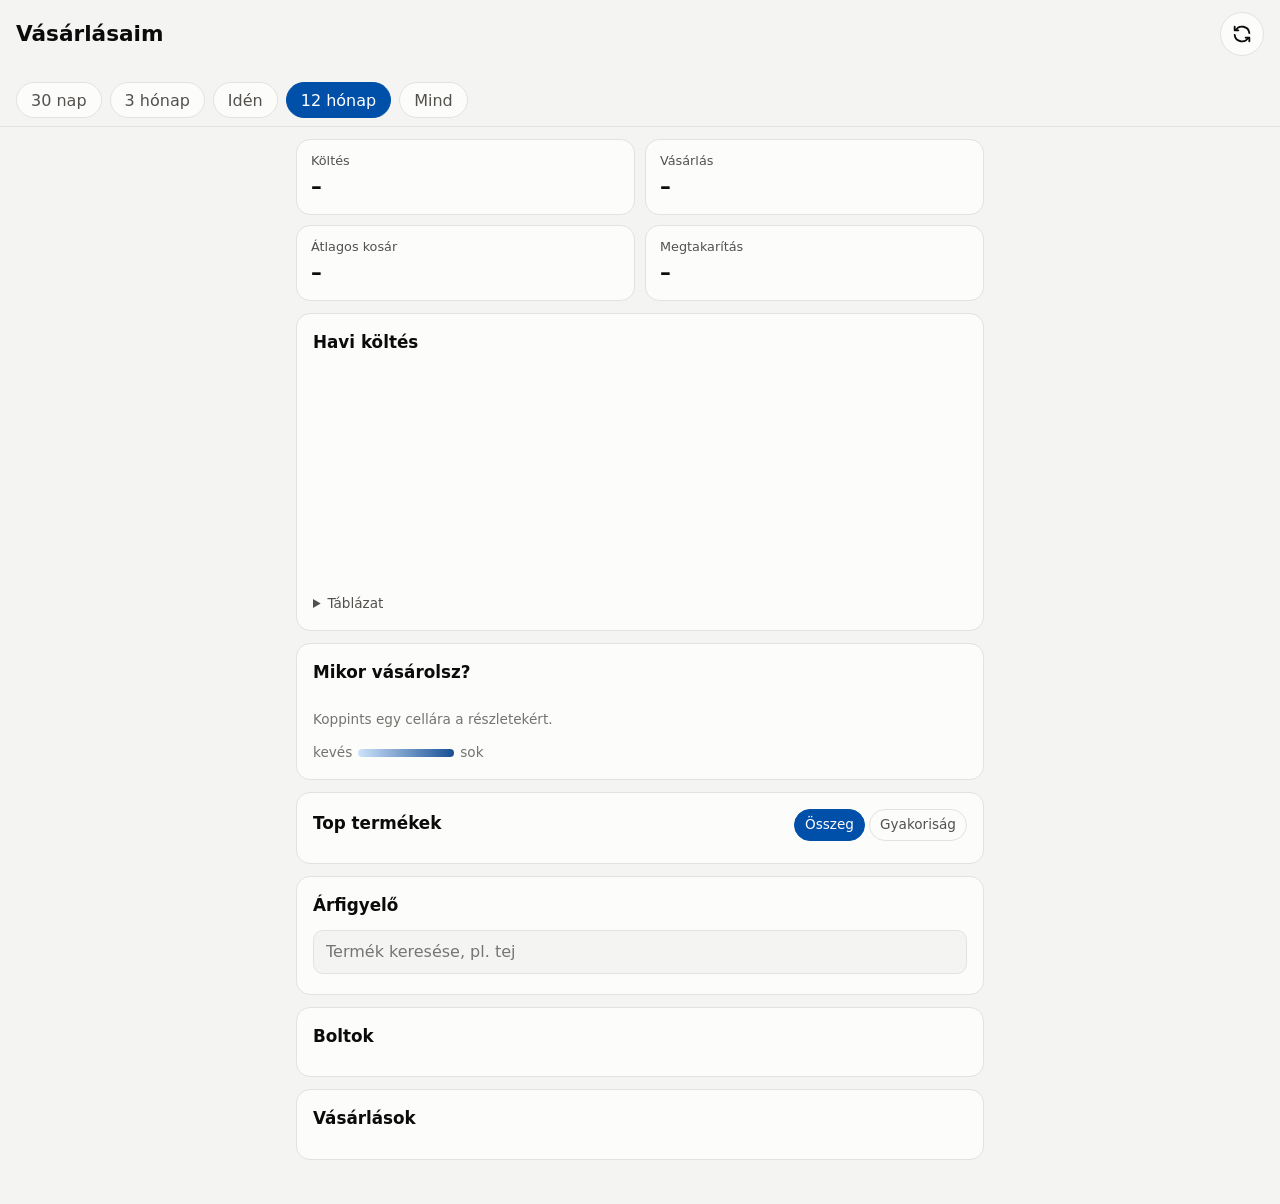
==== src/lidl_stats/static/index.html @ 82c6b2b2 "Lidl Plus vásárlási statisztikák webapp FastAPI backend (Lidl Plus API kliens, blokkelemző, SQLite, " ====
<!doctype html>
<html lang="hu">
<head>
  <meta charset="utf-8">
  <meta name="viewport" content="width=device-width, initial-scale=1, viewport-fit=cover">
  <title>Lidl statisztikák</title>
  <meta name="theme-color" content="#0050aa">
  <meta name="apple-mobile-web-app-capable" content="yes">
  <meta name="apple-mobile-web-app-status-bar-style" content="default">
  <meta name="apple-mobile-web-app-title" content="Lidl stat">
  <link rel="manifest" href="manifest.webmanifest">
  <link rel="icon" href="icon.svg" type="image/svg+xml">
  <link rel="apple-touch-icon" href="icon.svg">
  <link rel="stylesheet" href="style.css">
</head>
<body>
  <header class="topbar">
    <div class="topbar-row">
      <h1>Vásárlásaim</h1>
      <button id="sync-btn" class="icon-btn" type="button" aria-label="Frissítés a Lidl Plusból">
        <svg viewBox="0 0 24 24" width="22" height="22" aria-hidden="true"><path fill="none" stroke="currentColor" stroke-width="2" stroke-linecap="round" stroke-linejoin="round" d="M20 11a8 8 0 0 0-14.9-3M4 4v4h4M4 13a8 8 0 0 0 14.9 3M20 20v-4h-4"/></svg>
      </button>
    </div>
    <p id="sync-status" class="muted small"></p>
    <nav class="chips" id="period" aria-label="Időszak">
      <button type="button" data-period="30d">30 nap</button>
      <button type="button" data-period="3m">3 hónap</button>
      <button type="button" data-period="ytd">Idén</button>
      <button type="button" data-period="12m" aria-pressed="true">12 hónap</button>
      <button type="button" data-period="all">Mind</button>
    </nav>
  </header>

  <main>
    <section id="empty" class="card" hidden>
      <h2>Még nincs adat</h2>
      <p id="empty-text"></p>
    </section>

    <section class="kpis" aria-label="Összesítés">
      <div class="kpi"><span class="kpi-label">Költés</span><span class="kpi-value" id="k-spend">–</span></div>
      <div class="kpi"><span class="kpi-label">Vásárlás</span><span class="kpi-value" id="k-count">–</span></div>
      <div class="kpi"><span class="kpi-label">Átlagos kosár</span><span class="kpi-value" id="k-avg">–</span></div>
      <div class="kpi"><span class="kpi-label">Megtakarítás</span><span class="kpi-value" id="k-save">–</span></div>
    </section>
    <p id="mismatch-note" class="note small" hidden></p>

    <section class="card">
      <h2>Havi költés</h2>
      <div class="chart-box"><canvas id="monthly-chart" role="img" aria-label="Havi költés oszlopdiagram"></canvas></div>
      <details class="table-view"><summary>Táblázat</summary><table id="monthly-table"></table></details>
    </section>

    <section class="card">
      <h2>Mikor vásárolsz?</h2>
      <div id="heatmap" class="heatmap" role="grid" aria-label="Vásárlások száma napok és órák szerint"></div>
      <p id="heatmap-info" class="muted small">Koppints egy cellára a részletekért.</p>
      <div class="legend-ramp small muted"><span>kevés</span><i></i><span>sok</span></div>
    </section>

    <section class="card">
      <div class="card-head">
        <h2>Top termékek</h2>
        <div class="segmented" id="top-by" role="group" aria-label="Rendezés">
          <button type="button" data-by="spend" aria-pressed="true">Összeg</button>
          <button type="button" data-by="count">Gyakoriság</button>
        </div>
      </div>
      <ol id="top-list" class="bar-list"></ol>
    </section>

    <section class="card">
      <h2>Árfigyelő</h2>
      <input id="product-search" type="search" placeholder="Termék keresése, pl. tej" autocomplete="off">
      <ul id="product-suggest" class="suggest"></ul>
      <div id="price-panel" hidden>
        <h3 id="price-title"></h3>
        <div class="price-stats small" id="price-stats"></div>
        <div class="chart-box"><canvas id="price-chart" role="img" aria-label="Egységár alakulása"></canvas></div>
      </div>
    </section>

    <section class="card">
      <h2>Boltok</h2>
      <ol id="store-list" class="bar-list"></ol>
    </section>

    <section class="card">
      <h2>Vásárlások</h2>
      <ul id="receipt-list" class="receipts"></ul>
      <button id="more-receipts" type="button" class="btn-secondary" hidden>Továbbiak</button>
    </section>
  </main>

  <dialog id="token-dialog">
    <form method="dialog">
      <h2>Hozzáférési kód</h2>
      <p class="small muted">A szerveren APP_TOKEN van beállítva. Add meg a kódot.</p>
      <input id="token-input" type="password" autocomplete="current-password" required>
      <button type="submit" class="btn-primary">Mentés</button>
    </form>
  </dialog>

  <script src="vendor/chart.umd.min.js"></script>
  <script src="app.js"></script>
</body>
</html>
---- src/lidl_stats/static/style.css ----
:root {
  color-scheme: light;
  --bg: #f4f4f2;
  --surface: #fcfcfb;
  --border: #e3e2de;
  --text: #0b0b0b;
  --text-2: #52514e;
  --muted: #74736f;
  --accent: #0050aa;
  --accent-ink: #ffffff;
  --series: #2a78d6;
  --grid: #e9e8e4;
  --warn-bg: #fff4d6;
  --warn-ink: #6b4a00;
  --heat-0: #f0efec;
  --heat-1: #cde2fb;
  --heat-2: #9ec5f4;
  --heat-3: #6da7ec;
  --heat-4: #3987e5;
  --heat-5: #256abf;
  --heat-6: #184f95;
}
@media (prefers-color-scheme: dark) {
  :root:not([data-theme="light"]) {
    color-scheme: dark;
    --bg: #111110;
    --surface: #1a1a19;
    --border: #2e2e2c;
    --text: #f0efec;
    --text-2: #c3c2b7;
    --muted: #9a998f;
    --accent: #3987e5;
    --accent-ink: #0b0b0b;
    --series: #3987e5;
    --grid: #2a2a28;
    --warn-bg: #3a2f10;
    --warn-ink: #f5d78a;
    --heat-0: #262624;
    --heat-1: #104281;
    --heat-2: #184f95;
    --heat-3: #256abf;
    --heat-4: #2a78d6;
    --heat-5: #5598e7;
    --heat-6: #9ec5f4;
  }
}
:root[data-theme="dark"] {
  color-scheme: dark;
  --bg: #111110; --surface: #1a1a19; --border: #2e2e2c; --text: #f0efec; --text-2: #c3c2b7;
  --muted: #9a998f; --accent: #3987e5; --accent-ink: #0b0b0b; --series: #3987e5; --grid: #2a2a28;
  --warn-bg: #3a2f10; --warn-ink: #f5d78a; --heat-0: #262624; --heat-1: #104281; --heat-2: #184f95;
  --heat-3: #256abf; --heat-4: #2a78d6; --heat-5: #5598e7; --heat-6: #9ec5f4;
}

* { box-sizing: border-box; }
html { -webkit-text-size-adjust: 100%; }
body {
  margin: 0;
  background: var(--bg);
  color: var(--text);
  font: 16px/1.45 system-ui, -apple-system, "Segoe UI", Roboto, sans-serif;
  padding-bottom: env(safe-area-inset-bottom);
}
h1 { font-size: 1.35rem; margin: 0; }
h2 { font-size: 1.05rem; margin: 0 0 12px; }
h3 { font-size: 0.95rem; margin: 12px 0 4px; }
.small { font-size: 0.85rem; }
.muted { color: var(--muted); }
button { font: inherit; color: inherit; cursor: pointer; }

.topbar {
  position: sticky; top: 0; z-index: 10;
  background: var(--bg);
  padding: calc(12px + env(safe-area-inset-top)) 16px 8px;
  border-bottom: 1px solid var(--border);
}
.topbar-row { display: flex; align-items: center; justify-content: space-between; }
.topbar p { margin: 2px 0 8px; min-height: 1.2em; }
.icon-btn {
  width: 44px; height: 44px; border-radius: 22px;
  border: 1px solid var(--border); background: var(--surface);
  display: grid; place-items: center;
}
.icon-btn.spinning svg { animation: spin 1s linear infinite; }
@keyframes spin { to { transform: rotate(360deg); } }

.chips { display: flex; gap: 8px; overflow-x: auto; scrollbar-width: none; margin: 0 -16px; padding: 0 16px; }
.chips::-webkit-scrollbar { display: none; }
.chips button, .segmented button {
  flex: none; min-height: 36px; padding: 0 14px; border-radius: 18px;
  border: 1px solid var(--border); background: var(--surface); color: var(--text-2);
}
.chips button[aria-pressed="true"], .segmented button[aria-pressed="true"] {
  background: var(--accent); border-color: var(--accent); color: var(--accent-ink);
}
.segmented { display: flex; gap: 4px; }
.segmented button { min-height: 32px; padding: 0 10px; font-size: 0.85rem; }

main { padding: 12px 16px 32px; max-width: 720px; margin: 0 auto; }
.card {
  background: var(--surface); border: 1px solid var(--border); border-radius: 14px;
  padding: 16px; margin-bottom: 12px;
}
.card-head { display: flex; align-items: baseline; justify-content: space-between; gap: 8px; }

.kpis { display: grid; grid-template-columns: 1fr 1fr; gap: 10px; margin-bottom: 12px; }
.kpi {
  background: var(--surface); border: 1px solid var(--border); border-radius: 14px;
  padding: 12px 14px; display: flex; flex-direction: column; min-width: 0;
}
.kpi-label { font-size: 0.8rem; color: var(--text-2); }
.kpi-value { font-size: 1.35rem; font-weight: 650; font-variant-numeric: tabular-nums; overflow-wrap: anywhere; }

.note { background: var(--warn-bg); color: var(--warn-ink); border-radius: 10px; padding: 8px 12px; margin: 0 0 12px; }

.chart-box { position: relative; height: 220px; }
.table-view { margin-top: 8px; font-size: 0.85rem; color: var(--text-2); }
.table-view table { width: 100%; border-collapse: collapse; margin-top: 6px; font-variant-numeric: tabular-nums; }
.table-view td, .table-view th { padding: 4px 0; border-bottom: 1px solid var(--grid); text-align: right; }
.table-view td:first-child, .table-view th:first-child { text-align: left; }

.heatmap {
  display: grid;
  grid-template-columns: 26px repeat(var(--cols), minmax(0, 1fr));
  gap: 2px; font-size: 0.7rem; color: var(--muted);
}
.heatmap .cell {
  aspect-ratio: 1; border-radius: 3px; background: var(--heat-0); border: 0; padding: 0;
}
.heatmap .cell[aria-selected="true"] { outline: 2px solid var(--text); outline-offset: 1px; }
.heatmap .hlabel { text-align: center; }
.heatmap .dlabel { align-self: center; }
.legend-ramp { display: flex; align-items: center; gap: 6px; margin-top: 4px; }
.legend-ramp i {
  display: block; width: 96px; height: 8px; border-radius: 4px;
  background: linear-gradient(90deg, var(--heat-1), var(--heat-6));
}

.bar-list { list-style: none; margin: 0; padding: 0; }
.bar-list li { padding: 8px 0; border-bottom: 1px solid var(--grid); }
.bar-list li:last-child { border-bottom: 0; }
.bar-row { display: flex; justify-content: space-between; gap: 12px; }
.bar-name { overflow: hidden; text-overflow: ellipsis; white-space: nowrap; min-width: 0; }
.bar-val { flex: none; font-variant-numeric: tabular-nums; color: var(--text-2); }
.bar { height: 4px; border-radius: 2px; background: var(--series); margin-top: 6px; }
.bar-list button { all: unset; display: block; width: 100%; cursor: pointer; }

input[type="search"], input[type="password"] {
  width: 100%; min-height: 44px; padding: 0 12px; border-radius: 10px;
  border: 1px solid var(--border); background: var(--bg); color: var(--text); font: inherit;
}
.suggest { list-style: none; margin: 4px 0 0; padding: 0; }
.suggest button {
  width: 100%; text-align: left; min-height: 40px; padding: 0 8px; border: 0;
  background: none; border-bottom: 1px solid var(--grid);
}
.price-stats { display: flex; gap: 16px; flex-wrap: wrap; color: var(--text-2); margin-bottom: 8px; }
.price-stats b { color: var(--text); font-variant-numeric: tabular-nums; }

.receipts { list-style: none; margin: 0; padding: 0; }
.receipts > li { border-bottom: 1px solid var(--grid); }
.receipts > li > button {
  all: unset; box-sizing: border-box; display: flex; width: 100%; padding: 10px 0;
  justify-content: space-between; gap: 12px; cursor: pointer;
}
.receipt-meta { min-width: 0; }
.receipt-meta span { display: block; overflow: hidden; text-overflow: ellipsis; white-space: nowrap; }
.receipt-total { flex: none; text-align: right; font-variant-numeric: tabular-nums; }
.receipt-items { list-style: none; margin: 0 0 10px; padding: 8px 12px; background: var(--bg); border-radius: 10px; font-size: 0.85rem; }
.receipt-items li { display: flex; justify-content: space-between; gap: 12px; padding: 3px 0; }
.receipt-items .disc { color: var(--text-2); }
.btn-secondary, .btn-primary {
  min-height: 44px; width: 100%; border-radius: 10px; margin-top: 10px;
  border: 1px solid var(--border); background: var(--bg);
}
.btn-primary { background: var(--accent); color: var(--accent-ink); border-color: var(--accent); }

dialog {
  border: 1px solid var(--border); border-radius: 14px; background: var(--surface); color: var(--text);
  width: min(360px, calc(100vw - 32px));
}
dialog::backdrop { background: rgb(0 0 0 / 0.4); }
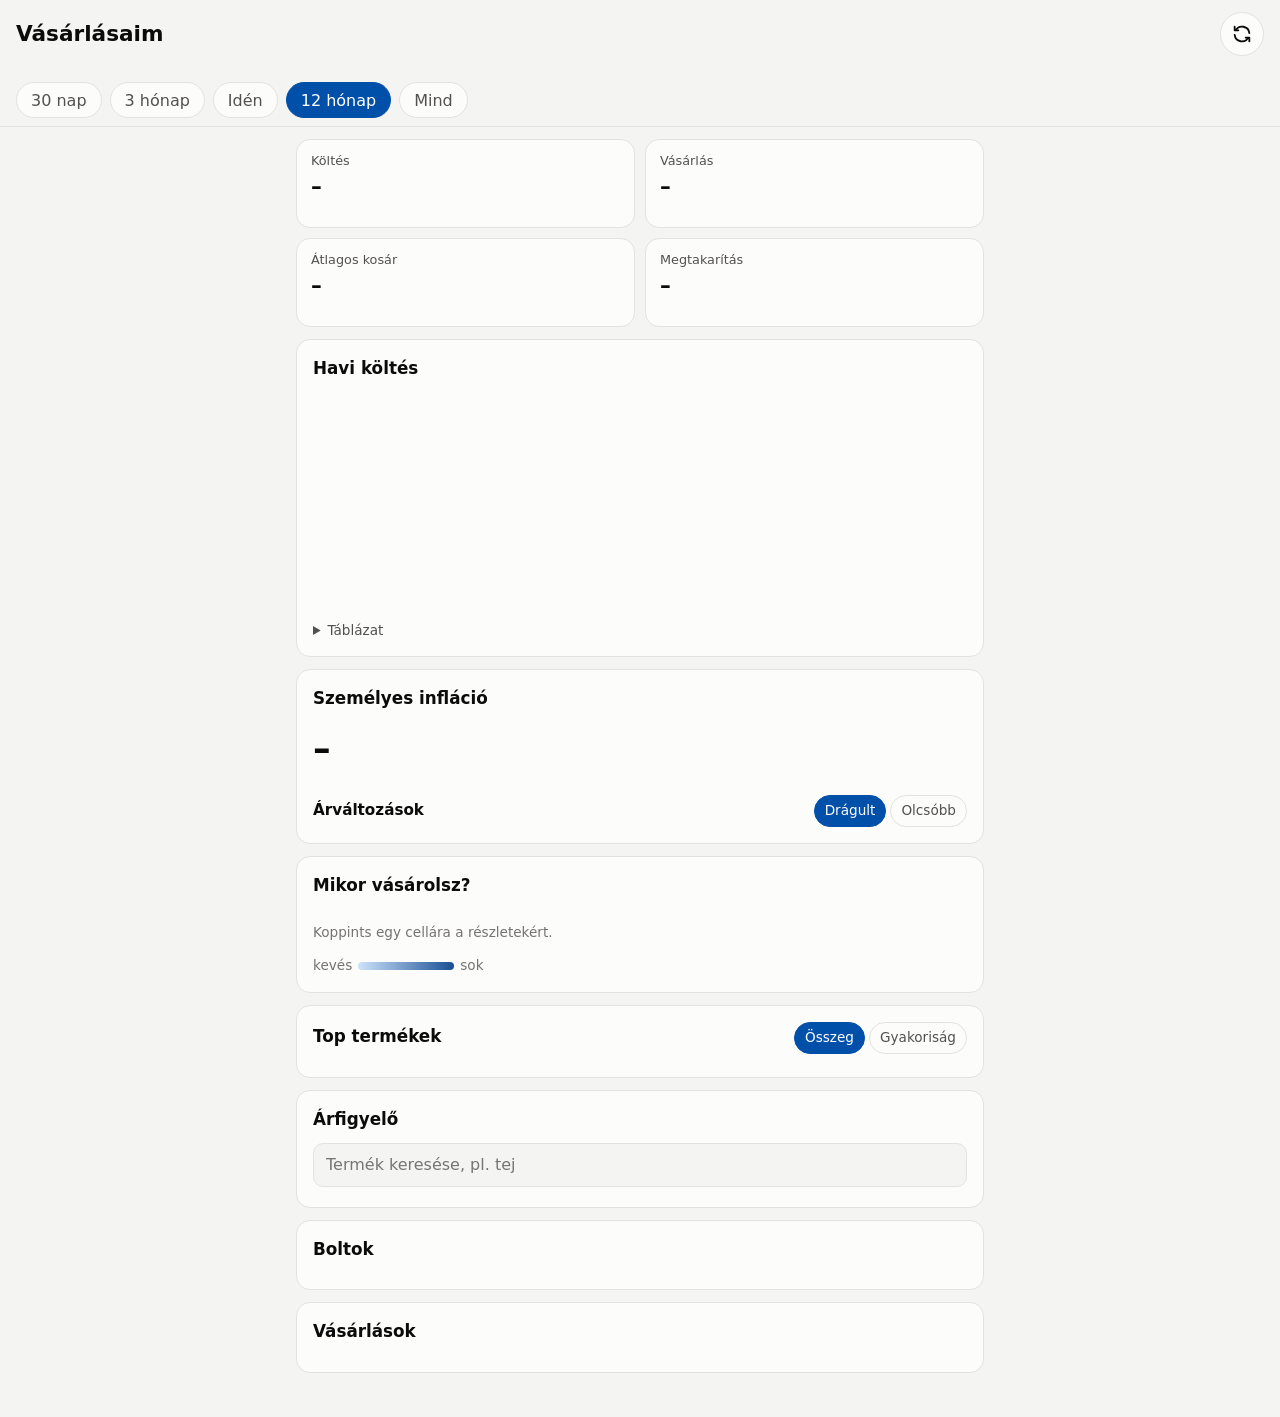
==== commit 345cc9e7: "Összehasonlítás az előző időszakkal, személyes infláció, árváltozások - A fenti négy szám alatt a vá" ====
--- a/src/lidl_stats/static/index.html
+++ b/src/lidl_stats/static/index.html
@@ -38,17 +38,32 @@
     </section>
 
     <section class="kpis" aria-label="Összesítés">
-      <div class="kpi"><span class="kpi-label">Költés</span><span class="kpi-value" id="k-spend">–</span></div>
-      <div class="kpi"><span class="kpi-label">Vásárlás</span><span class="kpi-value" id="k-count">–</span></div>
-      <div class="kpi"><span class="kpi-label">Átlagos kosár</span><span class="kpi-value" id="k-avg">–</span></div>
-      <div class="kpi"><span class="kpi-label">Megtakarítás</span><span class="kpi-value" id="k-save">–</span></div>
+      <div class="kpi"><span class="kpi-label">Költés</span><span class="kpi-value" id="k-spend">–</span><span class="kpi-delta" id="d-spend"></span></div>
+      <div class="kpi"><span class="kpi-label">Vásárlás</span><span class="kpi-value" id="k-count">–</span><span class="kpi-delta" id="d-count"></span></div>
+      <div class="kpi"><span class="kpi-label">Átlagos kosár</span><span class="kpi-value" id="k-avg">–</span><span class="kpi-delta" id="d-avg"></span></div>
+      <div class="kpi"><span class="kpi-label">Megtakarítás</span><span class="kpi-value" id="k-save">–</span><span class="kpi-delta" id="d-save"></span></div>
     </section>
+    <p id="delta-note" class="muted small delta-note"></p>
     <p id="mismatch-note" class="note small" hidden></p>
 
     <section class="card">
       <h2>Havi költés</h2>
       <div class="chart-box"><canvas id="monthly-chart" role="img" aria-label="Havi költés oszlopdiagram"></canvas></div>
       <details class="table-view"><summary>Táblázat</summary><table id="monthly-table"></table></details>
+    </section>
+
+    <section class="card">
+      <h2>Személyes infláció</h2>
+      <p class="hero-value" id="inflation-value">–</p>
+      <p class="muted small" id="inflation-note"></p>
+      <div class="card-head">
+        <h3>Árváltozások</h3>
+        <div class="segmented" id="change-dir" role="group" aria-label="Irány">
+          <button type="button" data-dir="up" aria-pressed="true">Drágult</button>
+          <button type="button" data-dir="down">Olcsóbb</button>
+        </div>
+      </div>
+      <ol id="change-list" class="bar-list"></ol>
     </section>
 
     <section class="card">
--- a/src/lidl_stats/static/style.css
+++ b/src/lidl_stats/static/style.css
@@ -104,12 +104,19 @@
 .card-head { display: flex; align-items: baseline; justify-content: space-between; gap: 8px; }
 
 .kpis { display: grid; grid-template-columns: 1fr 1fr; gap: 10px; margin-bottom: 12px; }
+.delta-note { margin: -4px 0 12px; }
+.delta-note:empty { display: none; }
 .kpi {
   background: var(--surface); border: 1px solid var(--border); border-radius: 14px;
   padding: 12px 14px; display: flex; flex-direction: column; min-width: 0;
 }
 .kpi-label { font-size: 0.8rem; color: var(--text-2); }
 .kpi-value { font-size: 1.35rem; font-weight: 650; font-variant-numeric: tabular-nums; overflow-wrap: anywhere; }
+
+.kpi-delta { font-size: 0.75rem; color: var(--muted); min-height: 1.1em; font-variant-numeric: tabular-nums; }
+.hero-value { font-size: 2.2rem; font-weight: 700; margin: 0; font-variant-numeric: tabular-nums; }
+.change-val { font-weight: 600; color: var(--text); }
+.bar-list .muted.small { margin-top: 2px; }
 
 .note { background: var(--warn-bg); color: var(--warn-ink); border-radius: 10px; padding: 8px 12px; margin: 0 0 12px; }
 
